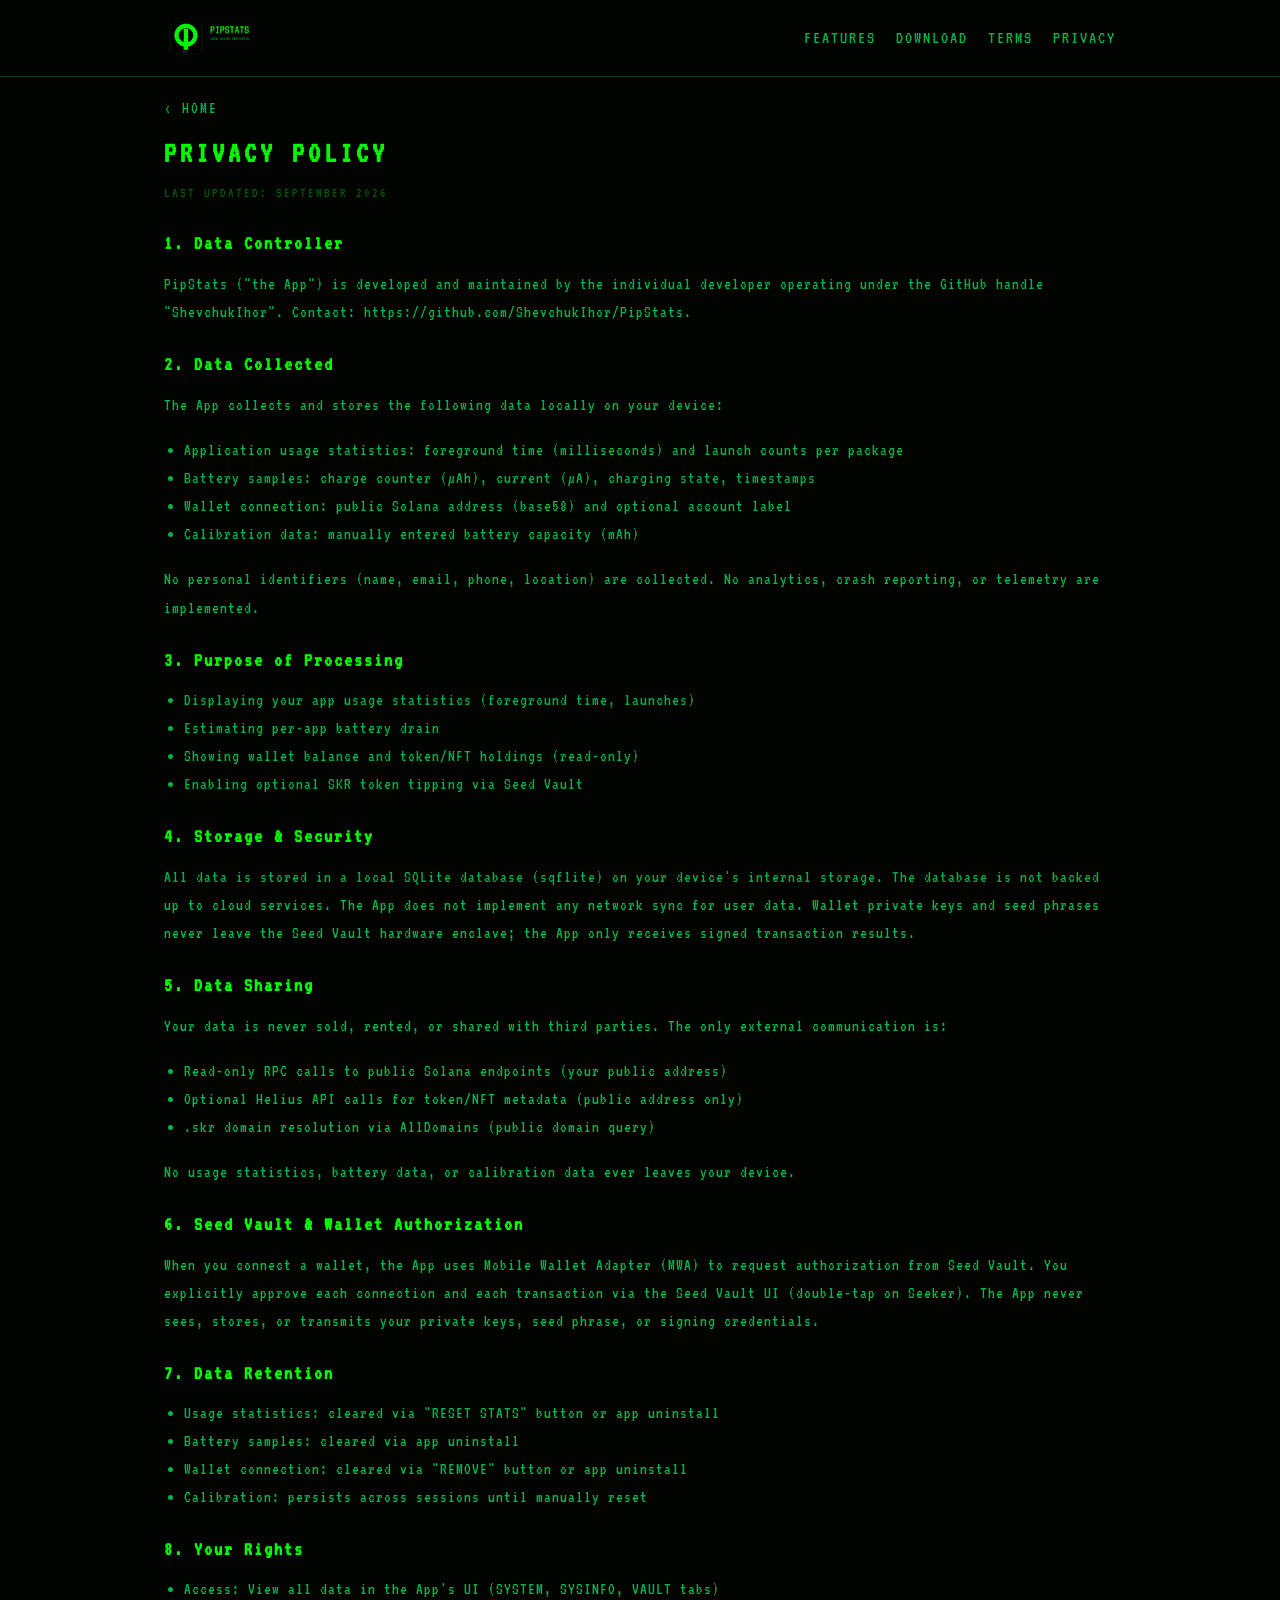
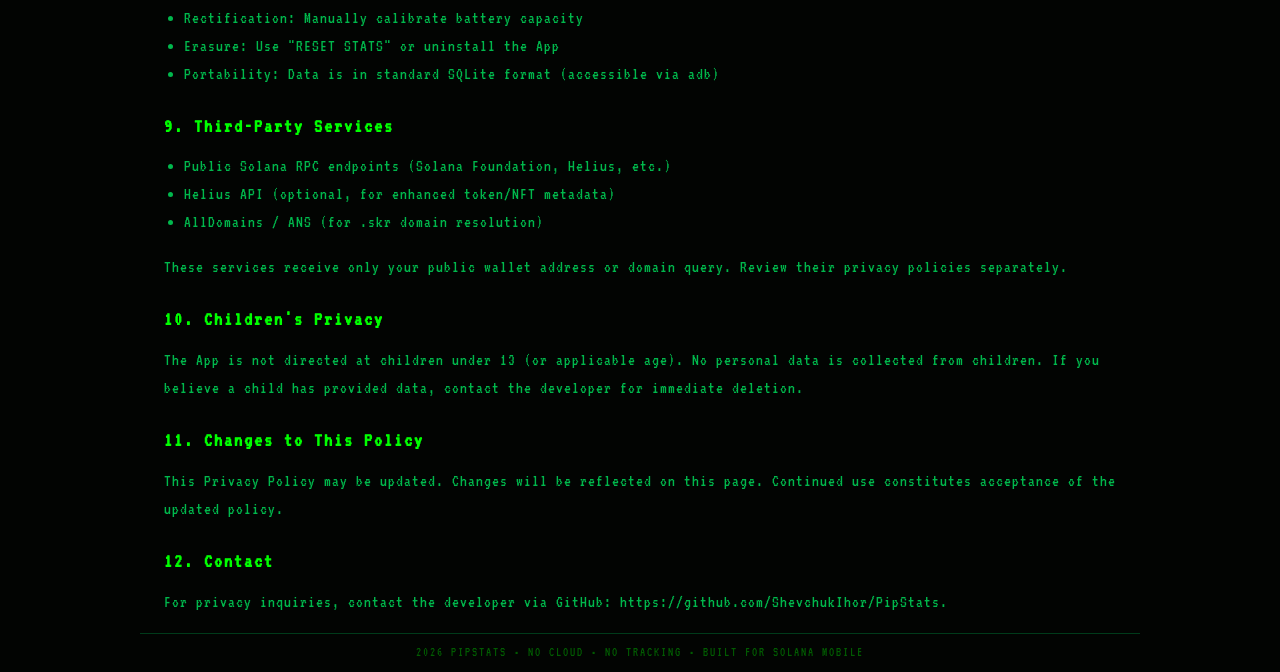
==== web/privacy.html @ f6c12130 "web: replace Flutter landing with static landing site (index, terms, privacy)" ====
<!DOCTYPE html>
<html lang="en">
<head>
  <meta charset="UTF-8">
  <meta name="viewport" content="width=device-width, initial-scale=1.0">
  <title>Privacy Policy — PipStats</title>
  <meta name="description" content="PipStats Privacy Policy.">
  <meta name="theme-color" content="#00FF00">
  <link rel="icon" type="image/png" href="assets/favicon.png">
  <link rel="apple-touch-icon" href="assets/logo-icon.png">
  <link href="https://fonts.googleapis.com/css2?family=VT323&display=swap" rel="stylesheet">
  <link rel="stylesheet" href="styles.css">
</head>
<body>
  <header>
    <div class="wrap nav">
      <a class="brand" href="index.html" aria-label="PipStats home">
        <img src="assets/logo.png" alt="PipStats">
      </a>
      <ul>
        <li><a href="index.html#features">FEATURES</a></li>
        <li><a href="index.html#download">DOWNLOAD</a></li>
        <li><a href="terms.html">TERMS</a></li>
        <li><a href="privacy.html">PRIVACY</a></li>
      </ul>
    </div>
  </header>

  <main class="wrap legal">
    <p class="back"><a href="index.html">HOME</a></p>
    <h1>PRIVACY POLICY</h1>
    <p class="updated">LAST UPDATED: SEPTEMBER 2026</p>

    <h2>1. Data Controller</h2>
    <p>PipStats ("the App") is developed and maintained by the individual developer operating under the GitHub handle "ShevchukIhor". Contact: <a href="https://github.com/ShevchukIhor/PipStats">https://github.com/ShevchukIhor/PipStats</a>.</p>

    <h2>2. Data Collected</h2>
    <p>The App collects and stores the following data locally on your device:</p>
    <ul>
      <li>Application usage statistics: foreground time (milliseconds) and launch counts per package</li>
      <li>Battery samples: charge counter (µAh), current (µA), charging state, timestamps</li>
      <li>Wallet connection: public Solana address (base58) and optional account label</li>
      <li>Calibration data: manually entered battery capacity (mAh)</li>
    </ul>
    <p>No personal identifiers (name, email, phone, location) are collected. No analytics, crash reporting, or telemetry are implemented.</p>

    <h2>3. Purpose of Processing</h2>
    <ul>
      <li>Displaying your app usage statistics (foreground time, launches)</li>
      <li>Estimating per-app battery drain</li>
      <li>Showing wallet balance and token/NFT holdings (read-only)</li>
      <li>Enabling optional SKR token tipping via Seed Vault</li>
    </ul>

    <h2>4. Storage &amp; Security</h2>
    <p>All data is stored in a local SQLite database (sqflite) on your device's internal storage. The database is not backed up to cloud services. The App does not implement any network sync for user data. Wallet private keys and seed phrases never leave the Seed Vault hardware enclave; the App only receives signed transaction results.</p>

    <h2>5. Data Sharing</h2>
    <p>Your data is never sold, rented, or shared with third parties. The only external communication is:</p>
    <ul>
      <li>Read-only RPC calls to public Solana endpoints (your public address)</li>
      <li>Optional Helius API calls for token/NFT metadata (public address only)</li>
      <li>.skr domain resolution via AllDomains (public domain query)</li>
    </ul>
    <p>No usage statistics, battery data, or calibration data ever leaves your device.</p>

    <h2>6. Seed Vault &amp; Wallet Authorization</h2>
    <p>When you connect a wallet, the App uses Mobile Wallet Adapter (MWA) to request authorization from Seed Vault. You explicitly approve each connection and each transaction via the Seed Vault UI (double-tap on Seeker). The App never sees, stores, or transmits your private keys, seed phrase, or signing credentials.</p>

    <h2>7. Data Retention</h2>
    <ul>
      <li>Usage statistics: cleared via "RESET STATS" button or app uninstall</li>
      <li>Battery samples: cleared via app uninstall</li>
      <li>Wallet connection: cleared via "REMOVE" button or app uninstall</li>
      <li>Calibration: persists across sessions until manually reset</li>
    </ul>

    <h2>8. Your Rights</h2>
    <ul>
      <li>Access: View all data in the App's UI (SYSTEM, SYSINFO, VAULT tabs)</li>
      <li>Rectification: Manually calibrate battery capacity</li>
      <li>Erasure: Use "RESET STATS" or uninstall the App</li>
      <li>Portability: Data is in standard SQLite format (accessible via adb)</li>
    </ul>

    <h2>9. Third-Party Services</h2>
    <ul>
      <li>Public Solana RPC endpoints (Solana Foundation, Helius, etc.)</li>
      <li>Helius API (optional, for enhanced token/NFT metadata)</li>
      <li>AllDomains / ANS (for .skr domain resolution)</li>
    </ul>
    <p>These services receive only your public wallet address or domain query. Review their privacy policies separately.</p>

    <h2>10. Children's Privacy</h2>
    <p>The App is not directed at children under 13 (or applicable age). No personal data is collected from children. If you believe a child has provided data, contact the developer for immediate deletion.</p>

    <h2>11. Changes to This Policy</h2>
    <p>This Privacy Policy may be updated. Changes will be reflected on this page. Continued use constitutes acceptance of the updated policy.</p>

    <h2>12. Contact</h2>
    <p>For privacy inquiries, contact the developer via GitHub: <a href="https://github.com/ShevchukIhor/PipStats">https://github.com/ShevchukIhor/PipStats</a>.</p>
  </main>

  <footer class="wrap">
    <p class="copy">2026 PIPSTATS &bull; NO CLOUD &bull; NO TRACKING &bull; BUILT FOR SOLANA MOBILE</p>
  </footer>
</body>
</html>
---- web/styles.css ----
/* PipStats landing — Pip-Boy / CRT terminal theme */
:root {
  --primary: #00ff00;
  --dim: #00b84c;
  --dark: #003b1a;
  --bg: #020402;
  --panel: #001100;
  --battery: #ffb300;
  --muted: rgba(0, 255, 0, 0.55);
  --faint: rgba(0, 255, 0, 0.35);
}

* { box-sizing: border-box; }

html, body {
  margin: 0;
  padding: 0;
  background: var(--bg);
  color: var(--primary);
  font-family: "VT323", "Courier New", ui-monospace, SFMono-Regular, Menlo, monospace;
  letter-spacing: 1px;
}

a { color: inherit; text-decoration: none; }
a:hover { text-shadow: 0 0 8px var(--primary); }

/* CRT scanlines overlay */
body::after {
  content: "";
  position: fixed;
  inset: 0;
  pointer-events: none;
  background: repeating-linear-gradient(
    to bottom,
    transparent 0,
    transparent 2px,
    rgba(0, 0, 0, 0.18) 2px,
    rgba(0, 0, 0, 0.18) 3px
  );
  opacity: 0.5;
  z-index: 999;
}

.wrap { max-width: 1000px; margin: 0 auto; padding: 0 24px; }

/* Header / nav */
header {
  border-bottom: 1px solid var(--dark);
  padding: 16px 0;
}
.nav {
  display: flex;
  align-items: center;
  justify-content: space-between;
  flex-wrap: wrap;
  gap: 12px;
}
.nav .brand img { height: 44px; display: block; }
.nav ul {
  list-style: none;
  margin: 0;
  padding: 0;
  display: flex;
  gap: 20px;
  font-size: 18px;
  letter-spacing: 2px;
}
.nav a { color: var(--dim); }
.nav a:hover { color: var(--primary); }

/* Hero */
.hero { text-align: center; padding: 64px 0 40px; }
.hero h1 {
  margin: 0 0 8px;
  font-size: clamp(44px, 9vw, 72px);
  font-weight: normal;
  letter-spacing: 10px;
  text-shadow: 0 0 12px rgba(0,255,0,0.6), 0 0 30px rgba(0,255,0,0.25);
}
.hero .sub {
  font-size: 22px;
  color: var(--dim);
  letter-spacing: 6px;
  margin: 0 0 8px;
}
.hero .tag { color: var(--faint); letter-spacing: 4px; font-size: 15px; }
.hero .badge {
  display: inline-block;
  margin-top: 28px;
  padding: 8px 16px;
  border: 1px solid var(--dark);
  background: var(--panel);
  color: var(--dim);
  font-size: 15px;
  letter-spacing: 2px;
}
.hero .hero-logo { max-width: 360px; width: 100%; margin: 0 auto 24px; display: block; }

/* Sections */
section { padding: 40px 0; border-top: 1px solid var(--dark); }
.section-title {
  font-size: 26px;
  letter-spacing: 4px;
  color: var(--primary);
  margin: 0 0 24px;
}

/* Features */
.features { display: grid; grid-template-columns: repeat(auto-fit, minmax(240px, 1fr)); gap: 16px; }
.feature {
  border: 1px solid var(--dark);
  background: var(--panel);
  padding: 20px;
}
.feature h3 { margin: 0 0 10px; font-size: 20px; letter-spacing: 2px; }
.feature p { margin: 0; color: var(--muted); line-height: 1.5; font-size: 17px; }

/* Download */
.download { max-width: 620px; }
.btn {
  display: flex;
  align-items: center;
  justify-content: space-between;
  gap: 12px;
  padding: 16px 20px;
  margin-bottom: 14px;
  border: 1px solid var(--primary);
  color: var(--primary);
  font-size: 18px;
  letter-spacing: 1px;
}
.btn.primary { background: var(--primary); color: var(--bg); }
.btn .lbl { display: flex; flex-direction: column; }
.btn .lbl .t { font-size: 19px; letter-spacing: 1px; }
.btn .lbl .s { font-size: 14px; opacity: 0.7; letter-spacing: 1px; }
.btn.primary .lbl .s { opacity: 0.75; }
.btn .arr { font-size: 22px; }

.legal-links {
  text-align: center;
  margin-top: 28px;
  font-size: 15px;
  letter-spacing: 2px;
}
.legal-links a { color: var(--dim); }
.legal-links span { margin: 0 14px; color: var(--dark); }

/* Donate */
.donate {
  border: 1px solid rgba(255,179,0,0.4);
  background: var(--panel);
  padding: 16px;
  margin-top: 8px;
}
.donate .ttl { color: var(--battery); letter-spacing: 2px; font-size: 15px; margin-bottom: 8px; }
.donate code { color: var(--dim); word-break: break-all; user-select: all; font-size: 15px; }
.donate .dom { color: var(--battery); }

/* Footer */
footer { border-top: 1px solid var(--dark); padding: 24px 0 40px; text-align: center; }
footer .links { margin-bottom: 16px; font-size: 15px; letter-spacing: 2px; }
footer .links a { color: var(--dim); }
footer .links span { margin: 0 12px; color: var(--dark); }
footer .copy { color: var(--faint); font-size: 13px; letter-spacing: 2px; margin-top: 12px; }

/* Legal pages */
.legal h1 { font-size: 30px; letter-spacing: 4px; margin: 0 0 4px; }
.legal .updated { color: var(--faint); font-size: 14px; letter-spacing: 2px; margin-bottom: 24px; }
.legal h2 { font-size: 20px; letter-spacing: 2px; color: var(--primary); margin: 28px 0 8px; }
.legal p, .legal li { color: var(--dim); line-height: 1.65; font-size: 17px; }
.legal ul { padding-left: 20px; }
.back { margin-bottom: 16px; }
.back a { color: var(--dim); font-size: 17px; letter-spacing: 2px; }
.back a::before { content: "‹ "; }

@media (max-width: 600px) {
  .nav { flex-direction: column; align-items: flex-start; }
  .hero h1 { letter-spacing: 6px; }
}
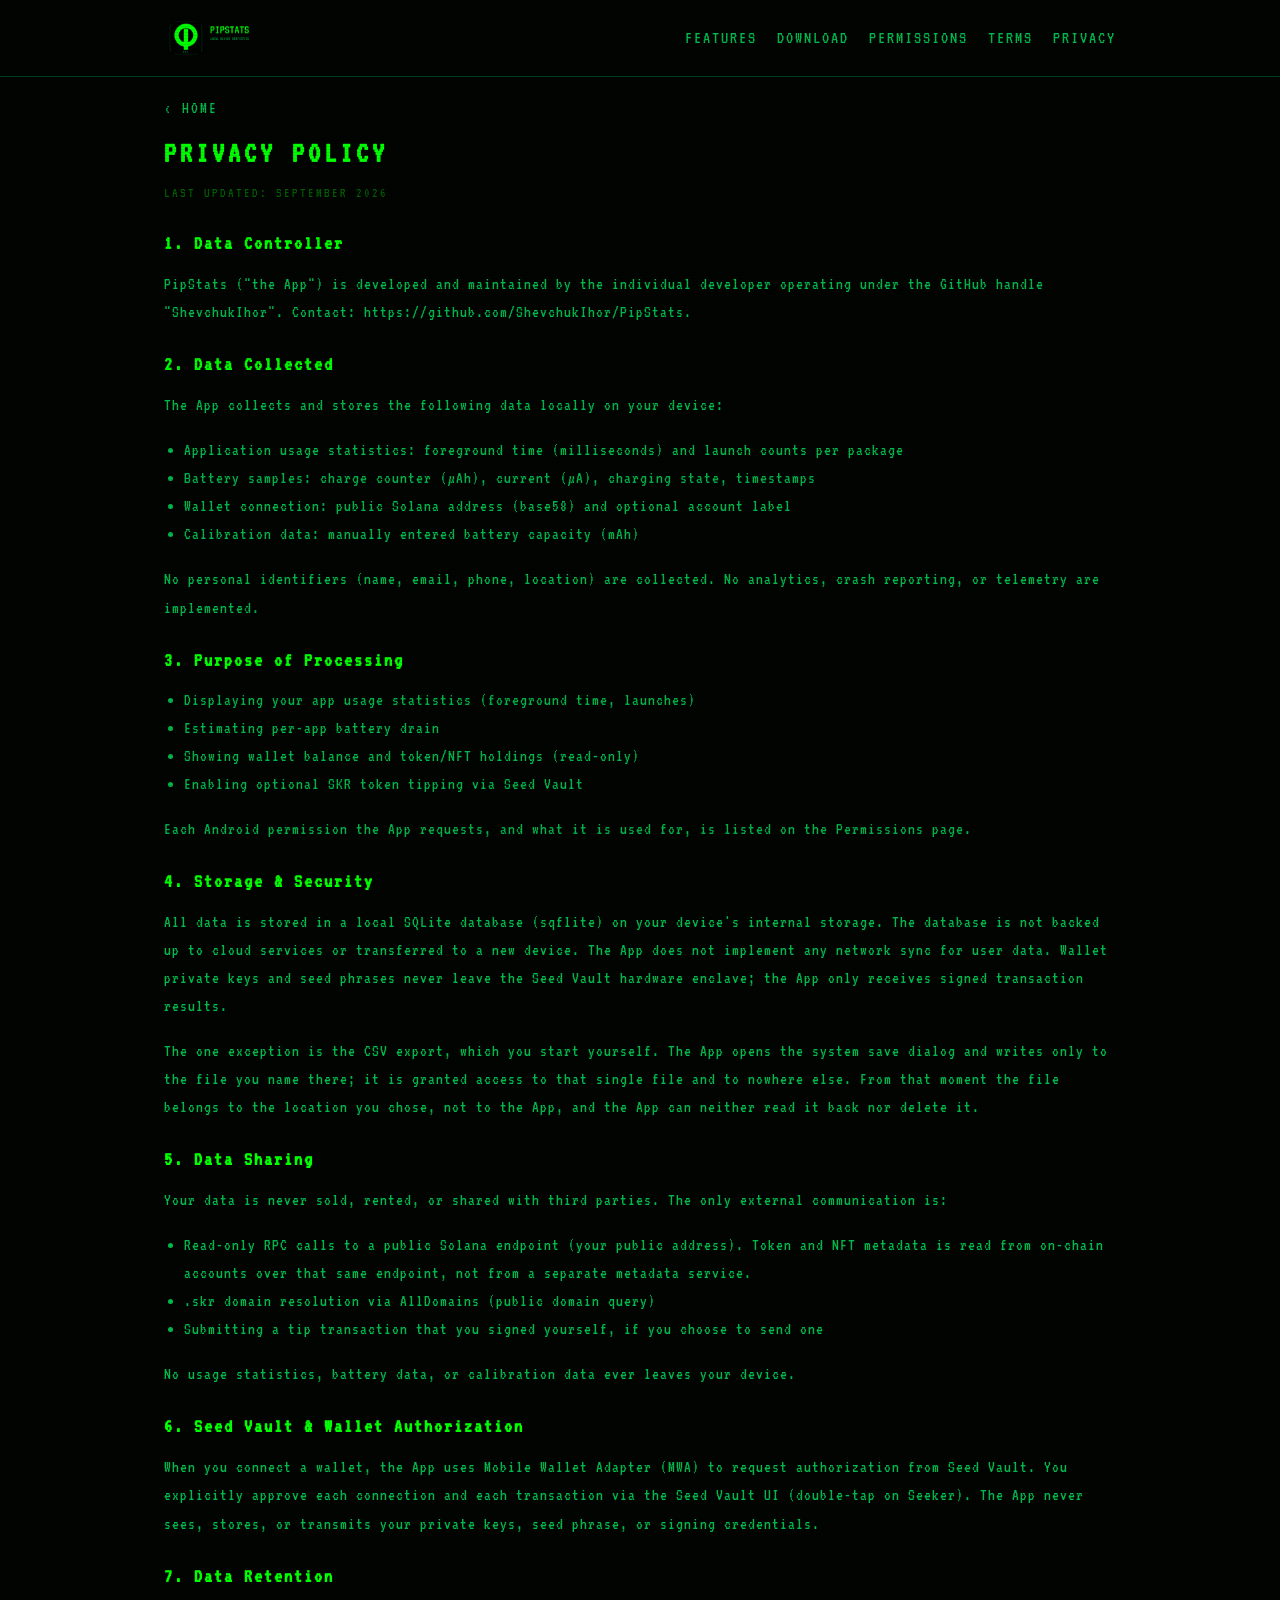
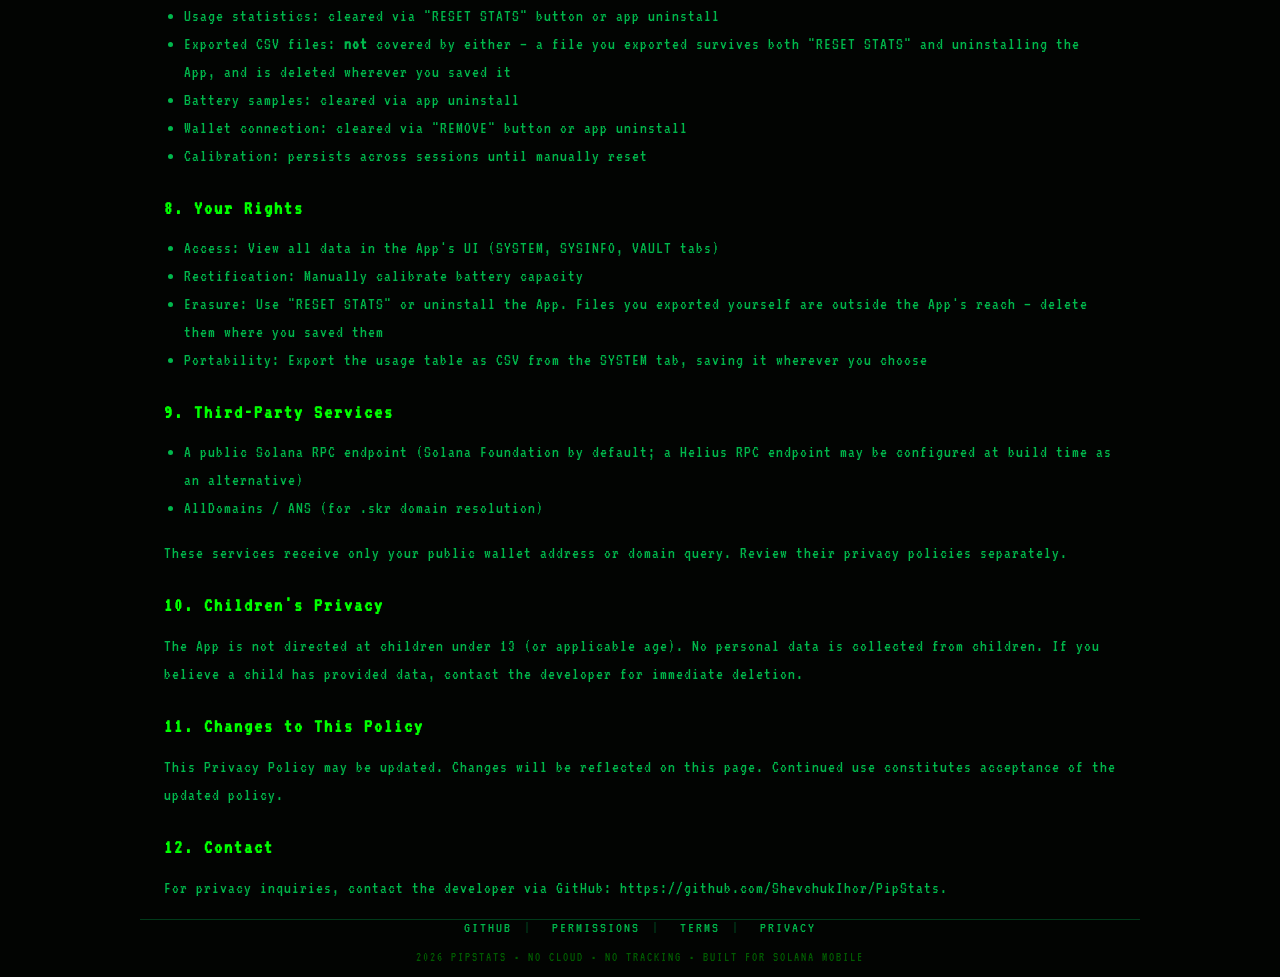
==== commit 6b6ae015: "feat(web): permissions page, and corrections the app forced Adds /permissions: what every remaining " ====
--- a/web/privacy.html
+++ b/web/privacy.html
@@ -20,6 +20,7 @@
       <ul>
         <li><a href="index.html#features">FEATURES</a></li>
         <li><a href="index.html#download">DOWNLOAD</a></li>
+        <li><a href="permissions.html">PERMISSIONS</a></li>
         <li><a href="terms.html">TERMS</a></li>
         <li><a href="privacy.html">PRIVACY</a></li>
       </ul>
@@ -52,15 +53,18 @@
       <li>Enabling optional SKR token tipping via Seed Vault</li>
     </ul>
 
+    <p>Each Android permission the App requests, and what it is used for, is listed on the <a href="permissions.html">Permissions</a> page.</p>
+
     <h2>4. Storage &amp; Security</h2>
-    <p>All data is stored in a local SQLite database (sqflite) on your device's internal storage. The database is not backed up to cloud services. The App does not implement any network sync for user data. Wallet private keys and seed phrases never leave the Seed Vault hardware enclave; the App only receives signed transaction results.</p>
+    <p>All data is stored in a local SQLite database (sqflite) on your device's internal storage. The database is not backed up to cloud services or transferred to a new device. The App does not implement any network sync for user data. Wallet private keys and seed phrases never leave the Seed Vault hardware enclave; the App only receives signed transaction results.</p>
+    <p>The one exception is the CSV export, which you start yourself. The App opens the system save dialog and writes only to the file you name there; it is granted access to that single file and to nowhere else. From that moment the file belongs to the location you chose, not to the App, and the App can neither read it back nor delete it.</p>
 
     <h2>5. Data Sharing</h2>
     <p>Your data is never sold, rented, or shared with third parties. The only external communication is:</p>
     <ul>
-      <li>Read-only RPC calls to public Solana endpoints (your public address)</li>
-      <li>Optional Helius API calls for token/NFT metadata (public address only)</li>
+      <li>Read-only RPC calls to a public Solana endpoint (your public address). Token and NFT metadata is read from on-chain accounts over that same endpoint, not from a separate metadata service.</li>
       <li>.skr domain resolution via AllDomains (public domain query)</li>
+      <li>Submitting a tip transaction that you signed yourself, if you choose to send one</li>
     </ul>
     <p>No usage statistics, battery data, or calibration data ever leaves your device.</p>
 
@@ -70,6 +74,7 @@
     <h2>7. Data Retention</h2>
     <ul>
       <li>Usage statistics: cleared via "RESET STATS" button or app uninstall</li>
+      <li>Exported CSV files: <strong>not</strong> covered by either — a file you exported survives both "RESET STATS" and uninstalling the App, and is deleted wherever you saved it</li>
       <li>Battery samples: cleared via app uninstall</li>
       <li>Wallet connection: cleared via "REMOVE" button or app uninstall</li>
       <li>Calibration: persists across sessions until manually reset</li>
@@ -79,14 +84,13 @@
     <ul>
       <li>Access: View all data in the App's UI (SYSTEM, SYSINFO, VAULT tabs)</li>
       <li>Rectification: Manually calibrate battery capacity</li>
-      <li>Erasure: Use "RESET STATS" or uninstall the App</li>
-      <li>Portability: Data is in standard SQLite format (accessible via adb)</li>
+      <li>Erasure: Use "RESET STATS" or uninstall the App. Files you exported yourself are outside the App's reach — delete them where you saved them</li>
+      <li>Portability: Export the usage table as CSV from the SYSTEM tab, saving it wherever you choose</li>
     </ul>
 
     <h2>9. Third-Party Services</h2>
     <ul>
-      <li>Public Solana RPC endpoints (Solana Foundation, Helius, etc.)</li>
-      <li>Helius API (optional, for enhanced token/NFT metadata)</li>
+      <li>A public Solana RPC endpoint (Solana Foundation by default; a Helius RPC endpoint may be configured at build time as an alternative)</li>
       <li>AllDomains / ANS (for .skr domain resolution)</li>
     </ul>
     <p>These services receive only your public wallet address or domain query. Review their privacy policies separately.</p>
@@ -102,6 +106,12 @@
   </main>
 
   <footer class="wrap">
+    <div class="links">
+      <a href="https://github.com/ShevchukIhor/PipStats">GITHUB</a><span>|</span>
+      <a href="permissions.html">PERMISSIONS</a><span>|</span>
+      <a href="terms.html">TERMS</a><span>|</span>
+      <a href="privacy.html">PRIVACY</a>
+    </div>
     <p class="copy">2026 PIPSTATS &bull; NO CLOUD &bull; NO TRACKING &bull; BUILT FOR SOLANA MOBILE</p>
   </footer>
 </body>
--- a/web/styles.css
+++ b/web/styles.css
@@ -1,4 +1,4 @@
-/* PipStats landing — Pip-Boy / CRT terminal theme */
+/* PipStats landing — CRT terminal theme */
 :root {
   --primary: #00ff00;
   --dim: #00b84c;
@@ -154,7 +154,36 @@
 }
 .donate .ttl { color: var(--battery); letter-spacing: 2px; font-size: 15px; margin-bottom: 8px; }
 .donate code { color: var(--dim); word-break: break-all; user-select: all; font-size: 15px; }
-.donate .dom { color: var(--battery); }
+.donate .dom code { color: var(--battery); text-decoration: underline; }
+
+/* Each value is its own button: tapping anywhere on the row copies it, and
+   the COPY label doubles as the confirmation, so no toast is needed. */
+.donate .copybtn {
+  display: flex;
+  align-items: center;
+  gap: 12px;
+  width: 100%;
+  background: none;
+  border: 1px solid transparent;
+  padding: 8px 10px;
+  margin: 0 0 4px;
+  font: inherit;
+  text-align: left;
+  cursor: pointer;
+  color: inherit;
+}
+.donate .copybtn:hover, .donate .copybtn:focus-visible {
+  border-color: rgba(255,179,0,0.4);
+  outline: none;
+}
+.donate .copybtn .ind {
+  margin-left: auto;
+  flex: none;
+  color: var(--faint);
+  font-size: 13px;
+  letter-spacing: 2px;
+}
+.donate .copybtn.ok .ind { color: var(--battery); }
 
 /* Footer */
 footer { border-top: 1px solid var(--dark); padding: 24px 0 40px; text-align: center; }
@@ -176,4 +205,86 @@
 @media (max-width: 600px) {
   .nav { flex-direction: column; align-items: flex-start; }
   .hero h1 { letter-spacing: 6px; }
-}+}
+/* ---- Permissions table ---- */
+.perms { width: 100%; border-collapse: collapse; margin: 12px 0 8px; }
+.perms th, .perms td {
+  border: 1px solid var(--dark);
+  padding: 10px 12px;
+  text-align: left;
+  vertical-align: top;
+  color: var(--dim);
+  font-size: 16px;
+  line-height: 1.5;
+}
+.perms th { color: var(--primary); letter-spacing: 2px; font-size: 15px; }
+.perms code { color: var(--primary); word-break: break-word; font-size: 15px; }
+.perms .opt { color: var(--faint); letter-spacing: 1px; white-space: nowrap; }
+
+/* Stack into labelled rows once a three-column grid stops fitting. */
+@media (max-width: 680px) {
+  .perms thead { position: absolute; left: -9999px; }
+  .perms tr { display: block; border: 1px solid var(--dark); margin-bottom: 12px; }
+  .perms td { display: block; border: 0; border-top: 1px solid var(--dark); }
+  .perms tr td:first-child { border-top: 0; }
+  .perms td::before {
+    content: attr(data-label);
+    display: block;
+    color: var(--faint);
+    letter-spacing: 2px;
+    font-size: 13px;
+    margin-bottom: 4px;
+  }
+}
+
+.steps { counter-reset: step; }
+.steps .step {
+  border: 1px solid var(--dark);
+  padding: 16px 18px;
+  margin-bottom: 14px;
+}
+.steps .step h3 {
+  margin: 0 0 8px;
+  font-size: 19px;
+  letter-spacing: 2px;
+  color: var(--primary);
+}
+.steps .step .path {
+  color: var(--primary);
+  font-size: 16px;
+  letter-spacing: 1px;
+  word-break: break-word;
+  display: block;
+  margin: 8px 0;
+}
+.steps .step .miss { color: var(--faint); font-size: 15px; line-height: 1.55; }
+
+/* The restricted-settings sub-section inside a step. */
+.steps .step h4 {
+  margin: 20px 0 6px;
+  font-size: 17px;
+  letter-spacing: 2px;
+  color: var(--battery);
+}
+.steps .step ol { padding-left: 22px; margin: 8px 0; }
+.steps .step ol li {
+  color: var(--dim);
+  line-height: 1.6;
+  font-size: 16px;
+  margin-bottom: 6px;
+}
+.steps .step em { color: var(--primary); font-style: normal; }
+.steps .step strong { color: var(--primary); }
+
+.sideload-note {
+  max-width: 620px;
+  margin: 18px 0 0;
+  padding: 12px 14px;
+  border: 1px solid rgba(255,179,0,0.4);
+  background: var(--panel);
+  color: var(--dim);
+  font-size: 16px;
+  line-height: 1.55;
+}
+.sideload-note em { color: var(--battery); font-style: normal; }
+.sideload-note a { color: var(--primary); text-decoration: underline; }
